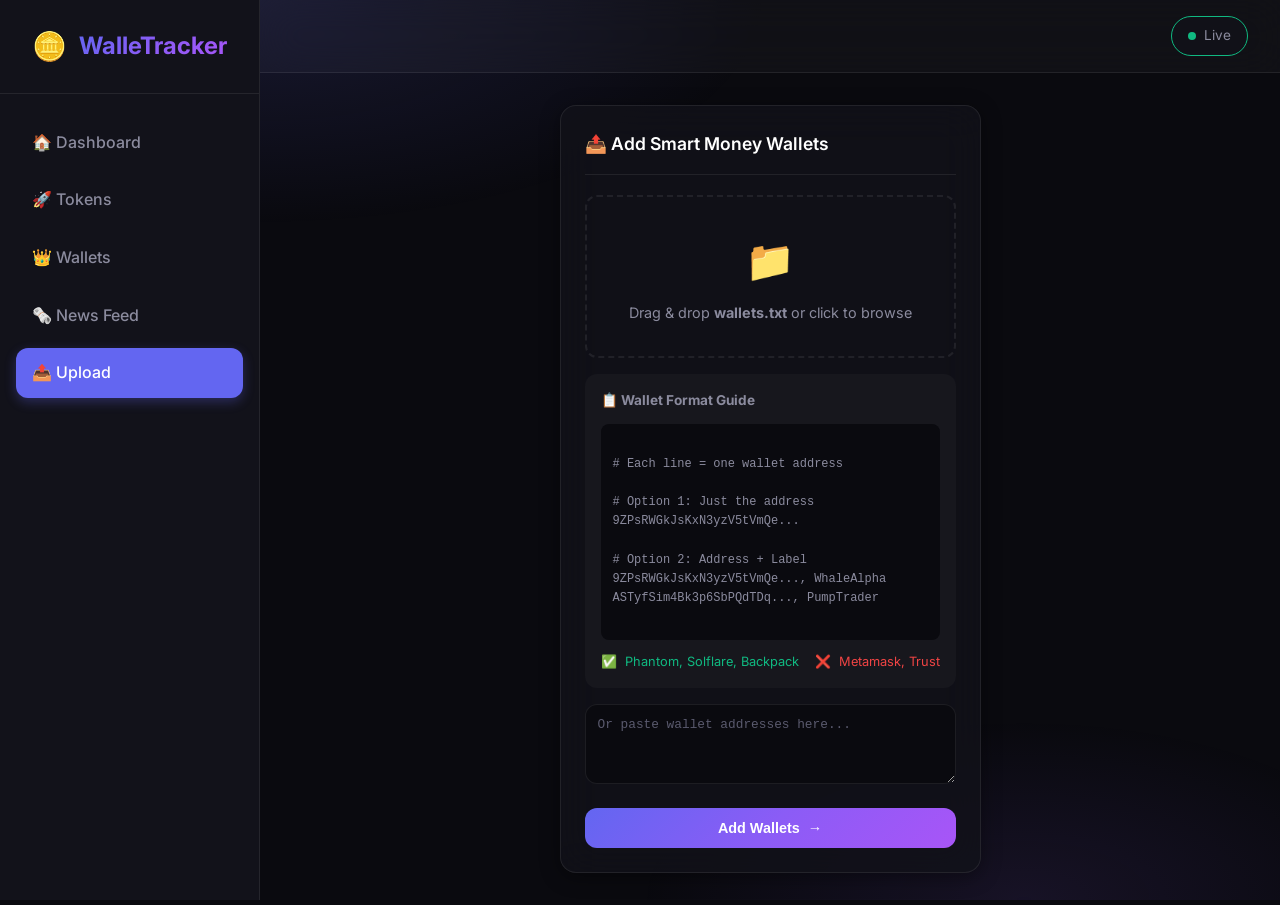
==== frontend/upload.html @ a254c9ae "new ui + news feed" ====
<!DOCTYPE html>
<html lang="en">

<head>
    <meta charset="UTF-8">
    <meta name="viewport" content="width=device-width, initial-scale=1.0">
    <title>WalleTracker | Upload</title>
    <link rel="preconnect" href="https://fonts.googleapis.com">
    <link rel="preconnect" href="https://fonts.gstatic.com" crossorigin>
    <link href="https://fonts.googleapis.com/css2?family=Inter:wght@400;500;600;700&display=swap" rel="stylesheet">
    <link rel="stylesheet" href="styles.css">
</head>

<body>
    <div class="bg-gradient"></div>
    <div class="app-layout">
        <aside class="sidebar">
            <div class="sidebar-header">
                <div class="logo">
                    <span class="logo-icon">🪙</span>
                    <span class="logo-text">WalleTracker</span>
                </div>
            </div>
            <nav class="nav-menu">
                <a href="index.html" class="nav-item">🏠 Dashboard</a>
                <a href="tokens.html" class="nav-item">🚀 Tokens</a>
                <a href="wallets.html" class="nav-item">👑 Wallets</a>
                <a href="news.html" class="nav-item">🗞️ News Feed</a>
                <a href="upload.html" class="nav-item active">📤 Upload</a>
            </nav>
        </aside>

        <div class="main-content">
            <header class="header">
                <div class="header-stats">
                    <div class="stat-pill live"><span class="pulse"></span> <span class="stat-label">Live</span></div>
                </div>
            </header>

            <main class="container">
                <section class="card card-upload">
                    <div class="card-header">
                        <h2>📤 Add Smart Money Wallets</h2>
                    </div>
                    <div class="upload-zone" id="upload-zone">
                        <div class="upload-icon">📁</div>
                        <p>Drag & drop <strong>wallets.txt</strong> or click to browse</p>
                        <input type="file" id="file-input" accept=".txt" hidden>
                    </div>

                    <div class="upload-guide">
                        <h4>📋 Wallet Format Guide</h4>
                        <div class="format-example">
                            <code>
# Each line = one wallet address

# Option 1: Just the address
9ZPsRWGkJsKxN3yzV5tVmQe...

# Option 2: Address + Label
9ZPsRWGkJsKxN3yzV5tVmQe..., WhaleAlpha
ASTyfSim4Bk3p6SbPQdTDq..., PumpTrader
                            </code>
                        </div>
                        <div class="wallet-types">
                            <div class="wallet-type supported"><span>✅</span> Phantom, Solflare, Backpack</div>
                            <div class="wallet-type unsupported"><span>❌</span> Metamask, Trust</div>
                        </div>
                    </div>

                    <textarea id="wallet-input" placeholder="Or paste wallet addresses here..."></textarea>
                    <button class="btn btn-primary" id="submit-wallets">
                        <span>Add Wallets</span>
                        <span class="btn-icon">→</span>
                    </button>
                </section>
            </main>
        </div>
    </div>
    <div class="toast-container" id="toast-container"></div>
    <script src="app.js"></script>
</body>

</html>
---- frontend/styles.css ----
/* ===================================
   WalleTracker - Premium Dark Theme
   =================================== */

:root {
    /* Colors */
    --bg-primary: #0a0a0f;
    --bg-secondary: #12121a;
    --bg-card: rgba(18, 18, 26, 0.8);
    --bg-hover: rgba(255, 255, 255, 0.05);

    --text-primary: #ffffff;
    --text-secondary: #8b8b9e;
    --text-muted: #5a5a6e;

    --accent-primary: #6366f1;
    --accent-secondary: #8b5cf6;
    --accent-gradient: linear-gradient(135deg, #6366f1 0%, #8b5cf6 50%, #a855f7 100%);

    --success: #10b981;
    --warning: #f59e0b;
    --danger: #ef4444;
    --info: #3b82f6;

    --border-color: rgba(255, 255, 255, 0.08);
    --glass-bg: rgba(255, 255, 255, 0.03);

    /* Spacing */
    --radius-sm: 8px;
    --radius-md: 12px;
    --radius-lg: 16px;
    --radius-xl: 24px;

    /* Shadows */
    --shadow-sm: 0 2px 8px rgba(0, 0, 0, 0.3);
    --shadow-md: 0 4px 20px rgba(0, 0, 0, 0.4);
    --shadow-glow: 0 0 40px rgba(99, 102, 241, 0.15);
}

* {
    margin: 0;
    padding: 0;
    box-sizing: border-box;
}

body {
    font-family: 'Inter', -apple-system, BlinkMacSystemFont, sans-serif;
    background: var(--bg-primary);
    color: var(--text-primary);
    min-height: 100vh;
    line-height: 1.6;
    overflow-x: hidden;
}

/* Animated Background */
.bg-gradient {
    position: fixed;
    top: 0;
    left: 0;
    right: 0;
    bottom: 0;
    background:
        radial-gradient(ellipse 80% 50% at 20% 0%, rgba(99, 102, 241, 0.15) 0%, transparent 50%),
        radial-gradient(ellipse 60% 40% at 80% 100%, rgba(139, 92, 246, 0.1) 0%, transparent 50%);
    pointer-events: none;
    z-index: -1;
}

/* Layout Structure */
.app-layout {
    display: flex;
    min-height: 100vh;
}

/* Sidebar */
.sidebar {
    width: 260px;
    background: var(--bg-secondary);
    border-right: 1px solid var(--border-color);
    display: flex;
    flex-direction: column;
    position: fixed;
    height: 100vh;
    z-index: 1000;
}

.sidebar-header {
    padding: 1.5rem 2rem;
    border-bottom: 1px solid var(--border-color);
}

.nav-menu {
    padding: 1.5rem 1rem;
    flex: 1;
    display: flex;
    flex-direction: column;
    gap: 0.5rem;
}

.nav-item {
    display: flex;
    align-items: center;
    gap: 1rem;
    padding: 0.75rem 1rem;
    color: var(--text-secondary);
    text-decoration: none;
    border-radius: var(--radius-md);
    transition: all 0.2s;
    font-weight: 500;
}

.nav-item:hover {
    background: var(--bg-hover);
    color: var(--text-primary);
}

.nav-item.active {
    background: var(--accent-primary);
    color: white;
    box-shadow: 0 4px 12px rgba(99, 102, 241, 0.3);
}

.nav-icon {
    font-size: 1.25rem;
}

/* Main Content Area */
.main-content {
    flex: 1;
    margin-left: 260px;
    display: flex;
    flex-direction: column;
}

/* Header Refined */
.header {
    display: flex;
    justify-content: flex-end;
    /* Move stats to the right since logo is in sidebar */
    align-items: center;
    padding: 1rem 2rem;
    background: var(--glass-bg);
    backdrop-filter: blur(20px);
    border-bottom: 1px solid var(--border-color);
    position: sticky;
    top: 0;
    z-index: 100;
}

.logo {
    display: flex;
    align-items: center;
    gap: 0.75rem;
}

.logo-icon {
    font-size: 1.75rem;
}

.logo-text {
    font-size: 1.5rem;
    font-weight: 700;
    background: var(--accent-gradient);
    -webkit-background-clip: text;
    -webkit-text-fill-color: transparent;
    background-clip: text;
}

.header-stats {
    display: flex;
    gap: 1rem;
}

.stat-pill {
    display: flex;
    align-items: center;
    gap: 0.5rem;
    padding: 0.5rem 1rem;
    background: var(--bg-card);
    border: 1px solid var(--border-color);
    border-radius: var(--radius-xl);
}

.stat-label {
    color: var(--text-secondary);
    font-size: 0.85rem;
}

.stat-value {
    font-weight: 600;
    color: var(--accent-primary);
}

.stat-pill.live {
    border-color: var(--success);
}

.pulse {
    width: 8px;
    height: 8px;
    background: var(--success);
    border-radius: 50%;
    animation: pulse 2s infinite;
}

@keyframes pulse {

    0%,
    100% {
        opacity: 1;
        transform: scale(1);
    }

    50% {
        opacity: 0.5;
        transform: scale(1.2);
    }
}

/* Container */
.container {
    max-width: 1400px;
    margin: 0 auto;
    padding: 2rem;
}

/* Hero */
.hero {
    text-align: center;
    padding: 3rem 0;
}

.hero h1 {
    font-size: 3rem;
    font-weight: 700;
    margin-bottom: 1rem;
}

.gradient-text {
    background: var(--accent-gradient);
    -webkit-background-clip: text;
    -webkit-text-fill-color: transparent;
    background-clip: text;
}

.hero-subtitle {
    font-size: 1.25rem;
    color: var(--text-secondary);
}

/* Dashboard Grid Refined */
.dashboard-grid {
    display: grid;
    grid-template-columns: repeat(auto-fit, minmax(350px, 1fr));
    gap: 1.5rem;
    margin-top: 1rem;
}

@media (min-width: 1200px) {
    .dashboard-grid {
        grid-template-columns: repeat(auto-fit, minmax(450px, 1fr));
    }
}

/* Cards */
.card {
    background: var(--bg-card);
    backdrop-filter: blur(20px);
    border: 1px solid var(--border-color);
    border-radius: var(--radius-lg);
    padding: 1.5rem;
    box-shadow: var(--shadow-md);
}

.card-header {
    display: flex;
    justify-content: space-between;
    align-items: center;
    margin-bottom: 1.25rem;
    padding-bottom: 1rem;
    border-bottom: 1px solid var(--border-color);
}

.card-header h2 {
    font-size: 1.1rem;
    font-weight: 600;
}

/* Filter Pills */
.filter-pills {
    display: flex;
    gap: 0.5rem;
}

.filter-pill {
    padding: 0.4rem 0.8rem;
    font-size: 0.8rem;
    background: transparent;
    border: 1px solid var(--border-color);
    border-radius: var(--radius-xl);
    color: var(--text-secondary);
    cursor: pointer;
    transition: all 0.2s;
}

.filter-pill:hover,
.filter-pill.active {
    background: var(--accent-primary);
    border-color: var(--accent-primary);
    color: white;
}

/* Badges */
.badge {
    padding: 0.25rem 0.6rem;
    font-size: 0.7rem;
    font-weight: 600;
    border-radius: var(--radius-sm);
    text-transform: uppercase;
    letter-spacing: 0.5px;
}

.badge-live {
    background: rgba(16, 185, 129, 0.2);
    color: var(--success);
    animation: pulse 2s infinite;
}

.badge-moonshot {
    background: rgba(168, 85, 247, 0.2);
    color: #a855f7;
}

.badge-rising {
    background: rgba(59, 130, 246, 0.2);
    color: var(--info);
}

.badge-watchlist {
    background: rgba(245, 158, 11, 0.2);
    color: var(--warning);
}

.badge-dead {
    background: rgba(239, 68, 68, 0.2);
    color: var(--danger);
}

/* Token List */
.token-list {
    display: flex;
    flex-direction: column;
    gap: 0.75rem;
    max-height: 500px;
    overflow-y: auto;
}

.token-item {
    display: grid;
    grid-template-columns: auto 1fr auto auto;
    align-items: center;
    gap: 1rem;
    padding: 1rem;
    background: var(--glass-bg);
    border: 1px solid var(--border-color);
    border-radius: var(--radius-md);
    transition: all 0.2s;
}

.token-item:hover {
    background: var(--bg-hover);
    border-color: var(--accent-primary);
    transform: translateX(4px);
}

.token-rank {
    width: 28px;
    height: 28px;
    display: flex;
    align-items: center;
    justify-content: center;
    background: var(--accent-gradient);
    border-radius: 50%;
    font-size: 0.8rem;
    font-weight: 700;
}

.token-info {
    display: flex;
    flex-direction: column;
}

.token-name {
    font-weight: 600;
    display: flex;
    align-items: center;
    gap: 0.5rem;
}

.token-mint {
    font-size: 0.75rem;
    color: var(--text-muted);
    font-family: monospace;
}

.token-stats {
    display: flex;
    gap: 1.5rem;
    font-size: 0.85rem;
}

.token-stat {
    display: flex;
    flex-direction: column;
    align-items: center;
}

.token-stat-label {
    font-size: 0.7rem;
    color: var(--text-muted);
    text-transform: uppercase;
}

.token-stat-value {
    font-weight: 600;
}

.token-score {
    display: flex;
    flex-direction: column;
    align-items: flex-end;
}

.score-value {
    font-size: 1.5rem;
    font-weight: 700;
    background: var(--accent-gradient);
    -webkit-background-clip: text;
    -webkit-text-fill-color: transparent;
}

.score-label {
    font-size: 0.7rem;
    color: var(--text-muted);
}

/* Signal List */
.signal-list {
    display: flex;
    flex-direction: column;
    gap: 0.75rem;
    max-height: 250px;
    overflow-y: auto;
}

.signal-item {
    display: flex;
    align-items: center;
    gap: 1rem;
    padding: 0.75rem 1rem;
    background: var(--glass-bg);
    border-left: 3px solid var(--accent-primary);
    border-radius: 0 var(--radius-sm) var(--radius-sm) 0;
}

.signal-icon {
    font-size: 1.5rem;
}

.signal-content {
    flex: 1;
}

.signal-title {
    font-weight: 600;
    font-size: 0.9rem;
}

.signal-meta {
    font-size: 0.75rem;
    color: var(--text-secondary);
}

.signal-time {
    font-size: 0.75rem;
    color: var(--text-muted);
}

/* Upload Zone */
.upload-zone {
    border: 2px dashed var(--border-color);
    border-radius: var(--radius-md);
    padding: 2rem;
    text-align: center;
    cursor: pointer;
    transition: all 0.3s;
    margin-bottom: 1rem;
}

.upload-zone:hover,
.upload-zone.dragover {
    border-color: var(--accent-primary);
    background: rgba(99, 102, 241, 0.05);
}

.upload-icon {
    font-size: 2.5rem;
    margin-bottom: 0.5rem;
}

.upload-zone p {
    color: var(--text-secondary);
    font-size: 0.9rem;
}

/* Upload Guide */
.upload-guide {
    background: var(--glass-bg);
    border-radius: var(--radius-md);
    padding: 1rem;
    margin-bottom: 1rem;
}

.upload-guide h4 {
    font-size: 0.85rem;
    margin-bottom: 0.75rem;
    color: var(--text-secondary);
}

.format-example {
    background: var(--bg-primary);
    border-radius: var(--radius-sm);
    padding: 0.75rem;
    margin-bottom: 0.75rem;
    overflow-x: auto;
}

.format-example code {
    font-family: 'SF Mono', Monaco, monospace;
    font-size: 0.75rem;
    color: var(--text-secondary);
    white-space: pre;
    display: block;
}

.format-example .comment {
    color: var(--text-muted);
}

.wallet-types {
    display: flex;
    gap: 1rem;
}

.wallet-type {
    display: flex;
    align-items: center;
    gap: 0.5rem;
    font-size: 0.8rem;
}

.wallet-type.supported {
    color: var(--success);
}

.wallet-type.unsupported {
    color: var(--danger);
}

/* Textarea */
textarea {
    width: 100%;
    min-height: 80px;
    padding: 0.75rem;
    background: var(--bg-primary);
    border: 1px solid var(--border-color);
    border-radius: var(--radius-md);
    color: var(--text-primary);
    font-family: 'SF Mono', Monaco, monospace;
    font-size: 0.8rem;
    resize: vertical;
    margin-bottom: 1rem;
}

textarea:focus {
    outline: none;
    border-color: var(--accent-primary);
}

textarea::placeholder {
    color: var(--text-muted);
}

/* Buttons */
.btn {
    display: inline-flex;
    align-items: center;
    justify-content: center;
    gap: 0.5rem;
    padding: 0.75rem 1.5rem;
    font-size: 0.9rem;
    font-weight: 600;
    border: none;
    border-radius: var(--radius-md);
    cursor: pointer;
    transition: all 0.2s;
    width: 100%;
}

.btn-primary {
    background: var(--accent-gradient);
    color: white;
}

.btn-primary:hover {
    transform: translateY(-2px);
    box-shadow: var(--shadow-glow);
}

.btn-icon {
    transition: transform 0.2s;
}

.btn:hover .btn-icon {
    transform: translateX(4px);
}

/* Wallet List */
.wallet-list {
    display: grid;
    grid-template-columns: repeat(auto-fill, minmax(280px, 1fr));
    gap: 1rem;
}

.wallet-item {
    display: flex;
    align-items: center;
    gap: 1rem;
    padding: 1rem;
    background: var(--glass-bg);
    border: 1px solid var(--border-color);
    border-radius: var(--radius-md);
    transition: all 0.2s;
}

.wallet-item:hover {
    border-color: var(--accent-primary);
}

.wallet-avatar {
    width: 40px;
    height: 40px;
    background: var(--accent-gradient);
    border-radius: 50%;
    display: flex;
    align-items: center;
    justify-content: center;
    font-weight: 700;
}

.wallet-info {
    flex: 1;
}

.wallet-label {
    font-weight: 600;
}

.wallet-address {
    font-size: 0.75rem;
    color: var(--text-muted);
    font-family: monospace;
}

.wallet-score {
    font-size: 1.25rem;
    font-weight: 700;
    color: var(--accent-primary);
}

/* Loading Skeleton */
.loading-skeleton {
    display: flex;
    flex-direction: column;
    gap: 0.75rem;
}

.skeleton-row {
    height: 60px;
    background: linear-gradient(90deg, var(--glass-bg) 25%, var(--bg-hover) 50%, var(--glass-bg) 75%);
    background-size: 200% 100%;
    border-radius: var(--radius-md);
    animation: shimmer 1.5s infinite;
}

@keyframes shimmer {
    0% {
        background-position: 200% 0;
    }

    100% {
        background-position: -200% 0;
    }
}

/* Toast Notifications */
.toast-container {
    position: fixed;
    bottom: 2rem;
    right: 2rem;
    display: flex;
    flex-direction: column;
    gap: 0.75rem;
    z-index: 1000;
}

.toast {
    display: flex;
    align-items: center;
    gap: 0.75rem;
    padding: 1rem 1.5rem;
    background: var(--bg-card);
    border: 1px solid var(--border-color);
    border-radius: var(--radius-md);
    box-shadow: var(--shadow-md);
    animation: slideIn 0.3s ease;
}

.toast-success {
    border-left: 3px solid var(--success);
}

.toast-error {
    border-left: 3px solid var(--danger);
}

.toast-info {
    border-left: 3px solid var(--info);
}

@keyframes slideIn {
    from {
        transform: translateX(100%);
        opacity: 0;
    }

    to {
        transform: translateX(0);
        opacity: 1;
    }
}

/* Empty State */
.empty-state {
    text-align: center;
    padding: 2rem;
    color: var(--text-muted);
}

.empty-state-icon {
    font-size: 3rem;
    margin-bottom: 1rem;
    opacity: 0.5;
}

/* Scrollbar */
::-webkit-scrollbar {
    width: 6px;
}

::-webkit-scrollbar-track {
    background: var(--bg-primary);
}

::-webkit-scrollbar-thumb {
    background: var(--border-color);
    border-radius: 3px;
}

::-webkit-scrollbar-thumb:hover {
    background: var(--text-muted);
}

/* Responsive */
/* Redundant grid styles removed */

/* News Feed */
.news-feed {
    display: flex;
    flex-direction: column;
    gap: 1rem;
}

.news-item {
    padding: 1rem;
    background: var(--glass-bg);
    border: 1px solid var(--border-color);
    border-radius: var(--radius-md);
    transition: all 0.2s;
}

.news-item:hover {
    background: var(--bg-hover);
    border-color: var(--accent-primary);
}

.news-title {
    font-weight: 600;
    font-size: 1rem;
    margin-bottom: 0.5rem;
    color: var(--accent-primary);
}

.news-summary {
    font-size: 0.9rem;
    color: var(--text-secondary);
    margin-bottom: 0.75rem;
}

.news-footer {
    display: flex;
    justify-content: space-between;
    align-items: center;
    font-size: 0.75rem;
}

.news-related-tokens {
    display: flex;
    gap: 0.5rem;
}

/* Pagination */
.pagination {
    display: flex;
    justify-content: center;
    align-items: center;
    gap: 1rem;
    margin-top: 1.5rem;
    padding-top: 1rem;
    border-top: 1px solid var(--border-color);
}

.btn-sm {
    padding: 0.3rem 0.8rem;
    font-size: 0.8rem;
    width: auto;
}

.btn-secondary {
    background: var(--glass-bg);
    border: 1px solid var(--border-color);
    color: var(--text-primary);
}

.btn-secondary:hover:not(:disabled) {
    background: var(--bg-hover);
    border-color: var(--accent-primary);
}

.btn-secondary:disabled {
    opacity: 0.5;
    cursor: not-allowed;
}

/* Header Actions */
.header-actions {
    display: flex;
    align-items: center;
    gap: 1rem;
}

.sort-select {
    background: var(--bg-primary);
    color: var(--text-primary);
    border: 1px solid var(--border-color);
    border-radius: var(--radius-xl);
    padding: 0.3rem 0.75rem;
    font-size: 0.8rem;
    outline: none;
    cursor: pointer;
}

/* Copy Icon */
.copy-icon {
    display: inline-flex;
    cursor: pointer;
    font-size: 0.9rem;
    opacity: 0.6;
    transition: opacity 0.2s;
    margin-left: 0.5rem;
}

.copy-icon:hover {
    opacity: 1;
    color: var(--accent-primary);
}

/* Research Link */
.research-link {
    color: var(--accent-primary);
    text-decoration: none;
    font-size: 0.8rem;
    font-weight: 600;
    transition: all 0.2s;
    display: inline-flex;
    align-items: center;
    gap: 0.25rem;
    margin-top: 0.5rem;
}

.research-link:hover {
    text-decoration: underline;
    opacity: 0.8;
}

/* Badges Expanded */
.badge-trending {
    background: rgba(239, 68, 68, 0.2);
    color: #ef4444;
}

.badge-new {
    background: rgba(245, 158, 11, 0.3);
    color: #f59e0b;
    font-size: 0.6rem;
    margin-left: 0.5rem;
    padding: 0.1rem 0.4rem;
}

/* Responsive adjustments */
@media (max-width: 1024px) {

    .card-tokens,
    .card-signals,
    .card-wallets,
    .card-upload {
        grid-column: span 12;
    }
}
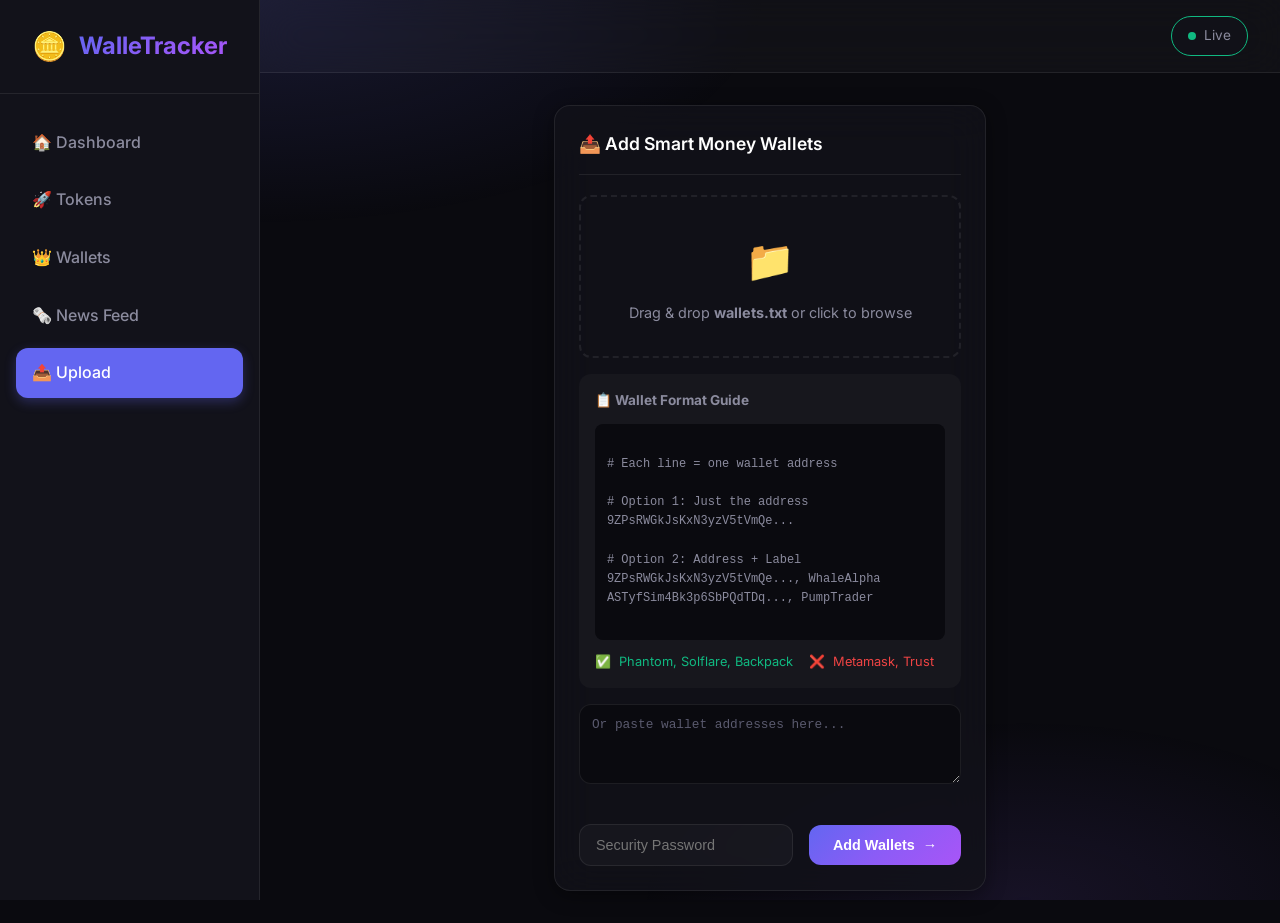
==== commit 1181f33e: "wallets update" ====
--- a/frontend/upload.html
+++ b/frontend/upload.html
@@ -68,11 +68,17 @@
                         </div>
                     </div>
 
-                    <textarea id="wallet-input" placeholder="Or paste wallet addresses here..."></textarea>
-                    <button class="btn btn-primary" id="submit-wallets">
-                        <span>Add Wallets</span>
-                        <span class="btn-icon">→</span>
-                    </button>
+                    <div class="upload-form">
+                        <textarea id="wallet-input" placeholder="Or paste wallet addresses here..."></textarea>
+                        <div class="form-footer">
+                            <input type="password" id="upload-password" placeholder="Security Password"
+                                class="password-input">
+                            <button class="btn btn-primary" id="submit-wallets">
+                                <span>Add Wallets</span>
+                                <span class="btn-icon">→</span>
+                            </button>
+                        </div>
+                    </div>
                 </section>
             </main>
         </div>
--- a/frontend/styles.css
+++ b/frontend/styles.css
@@ -262,7 +262,31 @@
     }
 }
 
-/* Cards */
+/* Upload Form Footer */
+.form-footer {
+    display: flex;
+    gap: 1rem;
+    margin-top: 1rem;
+    align-items: center;
+}
+
+.password-input {
+    flex: 1;
+    background: var(--glass-bg);
+    border: 1px solid var(--border-color);
+    border-radius: var(--radius-md);
+    padding: 0.75rem 1rem;
+    color: var(--text-primary);
+    font-size: 0.9rem;
+    outline: none;
+    transition: all 0.2s;
+}
+
+.password-input:focus {
+    border-color: var(--accent-primary);
+    box-shadow: 0 0 0 2px rgba(99, 102, 241, 0.2);
+}
+
 .card {
     background: var(--bg-card);
     backdrop-filter: blur(20px);
@@ -788,45 +812,111 @@
 .news-feed {
     display: flex;
     flex-direction: column;
-    gap: 1rem;
+    gap: 1.25rem;
 }
 
 .news-item {
-    padding: 1rem;
+    padding: 1.25rem;
     background: var(--glass-bg);
+    border-radius: var(--radius-lg);
     border: 1px solid var(--border-color);
-    border-radius: var(--radius-md);
     transition: all 0.2s;
+    position: relative;
+    overflow: hidden;
 }
 
 .news-item:hover {
+    transform: translateY(-2px);
+    border-color: var(--accent-primary);
     background: var(--bg-hover);
-    border-color: var(--accent-primary);
+}
+
+.news-item.priority {
+    border-left: 4px solid var(--accent-primary);
+    background: rgba(99, 102, 241, 0.05);
+}
+
+.news-header {
+    display: flex;
+    justify-content: space-between;
+    align-items: center;
+    margin-bottom: 0.75rem;
+}
+
+.news-badge {
+    padding: 0.25rem 0.6rem;
+    border-radius: 20px;
+    font-size: 0.7rem;
+    font-weight: 700;
+    text-transform: uppercase;
+    letter-spacing: 0.03em;
+}
+
+.badge-whale {
+    background: rgba(59, 130, 246, 0.2);
+    color: #60a5fa;
+    border: 1px solid rgba(59, 130, 246, 0.3);
+}
+
+.badge-influencer {
+    background: rgba(168, 85, 247, 0.2);
+    color: #c084fc;
+    border: 1px solid rgba(168, 85, 247, 0.3);
+}
+
+.badge-alpha {
+    background: rgba(234, 179, 8, 0.2);
+    color: #facc15;
+    border: 1px solid rgba(234, 179, 8, 0.3);
+}
+
+.badge-market {
+    background: rgba(34, 197, 94, 0.2);
+    color: #4ade80;
+    border: 1px solid rgba(34, 197, 94, 0.3);
+}
+
+.badge-narrative {
+    background: rgba(236, 72, 153, 0.2);
+    color: #f472b6;
+    border: 1px solid rgba(236, 72, 153, 0.3);
 }
 
 .news-title {
+    font-size: 1.15rem;
+    font-weight: 800;
+    color: var(--text-primary);
+    margin-bottom: 0.5rem;
+    line-height: 1.3;
+}
+
+.news-summary {
+    font-size: 0.95rem;
+    color: var(--text-secondary);
+    line-height: 1.6;
+    margin-bottom: 0.5rem;
+}
+
+.news-time {
+    font-size: 0.75rem;
+    color: var(--text-muted);
+    font-weight: 500;
+}
+
+.news-source-link {
+    margin-top: 0.75rem;
+    font-size: 0.8rem;
     font-weight: 600;
-    font-size: 1rem;
-    margin-bottom: 0.5rem;
     color: var(--accent-primary);
-}
-
-.news-summary {
-    font-size: 0.9rem;
-    color: var(--text-secondary);
-    margin-bottom: 0.75rem;
-}
-
-.news-footer {
-    display: flex;
-    justify-content: space-between;
-    align-items: center;
-    font-size: 0.75rem;
-}
-
-.news-related-tokens {
-    display: flex;
-    gap: 0.5rem;
+    display: flex;
+    align-items: center;
+    gap: 0.25rem;
+    opacity: 0.7;
+    transition: opacity 0.2s;
+}
+
+.news-item:hover .news-source-link {
+    opacity: 1;
 }
 
 /* Pagination */
